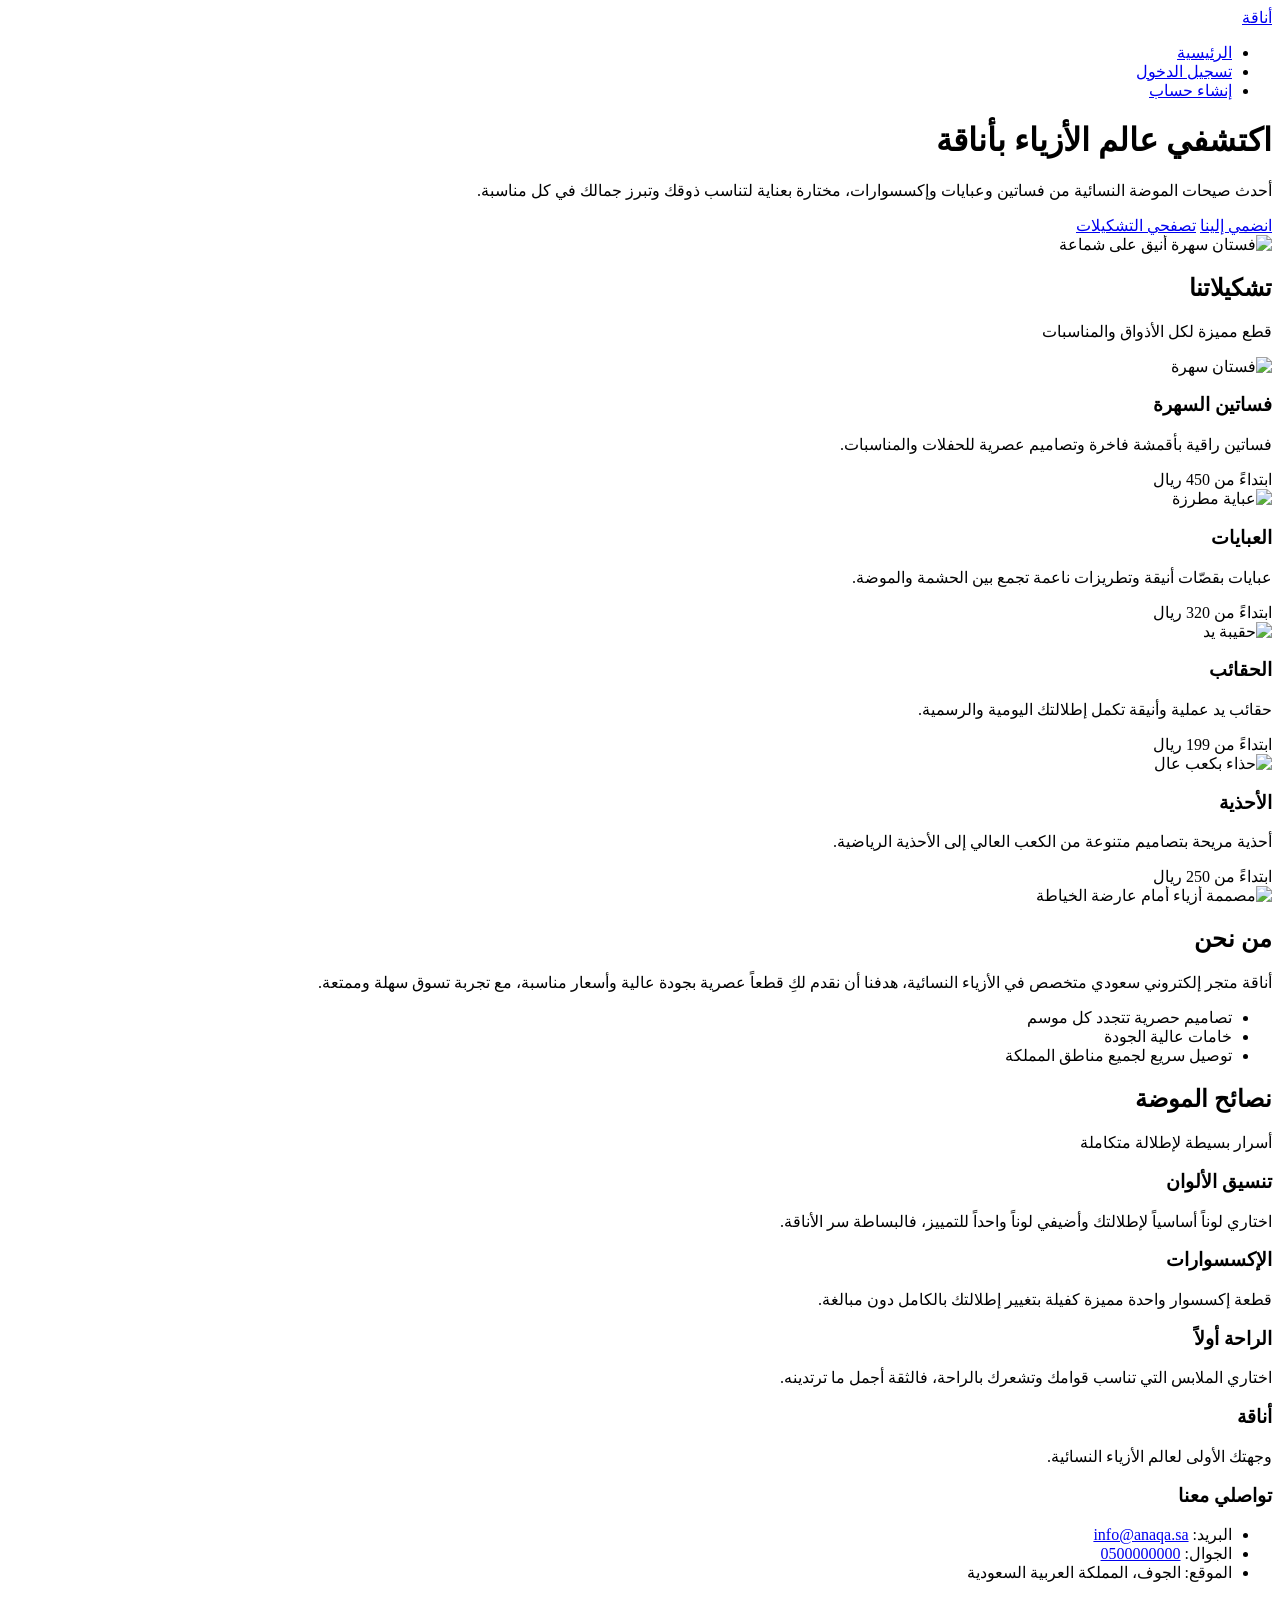
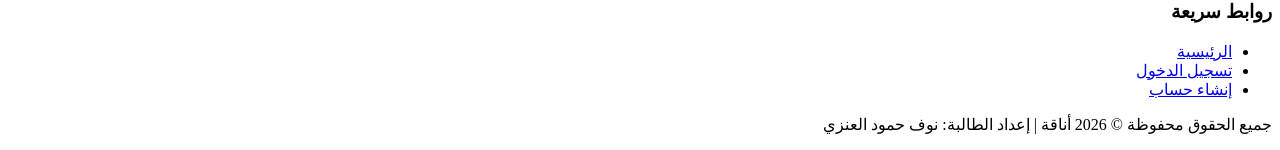
==== index.html @ 7eb925b6 "Initial upload of frontend project" ====
<!DOCTYPE html>
<html lang="ar" dir="rtl">
<head>
  <meta charset="UTF-8">
  <meta name="viewport" content="width=device-width, initial-scale=1.0">
  <title>أناقة | الصفحة الرئيسية</title>
  <link rel="preconnect" href="https://fonts.googleapis.com">
  <link rel="preconnect" href="https://fonts.gstatic.com" crossorigin>
  <link href="https://fonts.googleapis.com/css2?family=Noto+Kufi+Arabic:wght@400;600;700&family=IBM+Plex+Sans+Arabic:wght@400;500;700&display=swap" rel="stylesheet">
  <link rel="stylesheet" href="css/style.css">
</head>
<body>

  <!-- شريط التنقل -->
  <nav class="navbar">
    <a href="index.html" class="logo">أنا<span>قة</span></a>
    <ul class="nav-links">
      <li><a href="index.html" class="active">الرئيسية</a></li>
      <li><a href="login.html">تسجيل الدخول</a></li>
      <li><a href="signup.html">إنشاء حساب</a></li>
    </ul>
  </nav>

  <!-- الهيدر -->
  <header class="hero">
    <div class="hero-text">
      <h1>اكتشفي عالم <span>الأزياء</span> بأناقة</h1>
      <p>أحدث صيحات الموضة النسائية من فساتين وعبايات وإكسسوارات، مختارة بعناية لتناسب ذوقك وتبرز جمالك في كل مناسبة.</p>
      <a href="signup.html" class="btn">انضمي إلينا</a>
      <a href="#collections" class="btn btn-outline">تصفحي التشكيلات</a>
    </div>
    <img src="images/hero.svg" alt="فستان سهرة أنيق على شماعة" class="hero-img">
  </header>

  <main>
    <!-- قسم التشكيلات -->
    <section class="section" id="collections">
      <h2 class="section-title">تشكيلاتنا</h2>
      <p class="section-subtitle">قطع مميزة لكل الأذواق والمناسبات</p>

      <div class="cards">
        <article class="card">
          <img src="images/dress.svg" alt="فستان سهرة">
          <div class="card-body">
            <h3>فساتين السهرة</h3>
            <p>فساتين راقية بأقمشة فاخرة وتصاميم عصرية للحفلات والمناسبات.</p>
            <span class="price">ابتداءً من 450 ريال</span>
          </div>
        </article>

        <article class="card">
          <img src="images/abaya.svg" alt="عباية مطرزة">
          <div class="card-body">
            <h3>العبايات</h3>
            <p>عبايات بقصّات أنيقة وتطريزات ناعمة تجمع بين الحشمة والموضة.</p>
            <span class="price">ابتداءً من 320 ريال</span>
          </div>
        </article>

        <article class="card">
          <img src="images/bag.svg" alt="حقيبة يد">
          <div class="card-body">
            <h3>الحقائب</h3>
            <p>حقائب يد عملية وأنيقة تكمل إطلالتك اليومية والرسمية.</p>
            <span class="price">ابتداءً من 199 ريال</span>
          </div>
        </article>

        <article class="card">
          <img src="images/heels.svg" alt="حذاء بكعب عالٍ">
          <div class="card-body">
            <h3>الأحذية</h3>
            <p>أحذية مريحة بتصاميم متنوعة من الكعب العالي إلى الأحذية الرياضية.</p>
            <span class="price">ابتداءً من 250 ريال</span>
          </div>
        </article>
      </div>
    </section>

    <!-- قسم من نحن -->
    <section class="section about">
      <img src="images/about.svg" alt="مصممة أزياء أمام عارضة الخياطة">
      <div class="about-text">
        <h2>من نحن</h2>
        <p>أناقة متجر إلكتروني سعودي متخصص في الأزياء النسائية، هدفنا أن نقدم لكِ قطعاً عصرية بجودة عالية وأسعار مناسبة، مع تجربة تسوق سهلة وممتعة.</p>
        <ul>
          <li>تصاميم حصرية تتجدد كل موسم</li>
          <li>خامات عالية الجودة</li>
          <li>توصيل سريع لجميع مناطق المملكة</li>
        </ul>
      </div>
    </section>

    <!-- قسم نصائح الموضة -->
    <section class="section">
      <h2 class="section-title">نصائح الموضة</h2>
      <p class="section-subtitle">أسرار بسيطة لإطلالة متكاملة</p>

      <div class="tips">
        <div class="tip">
          <h3>تنسيق الألوان</h3>
          <p>اختاري لوناً أساسياً لإطلالتك وأضيفي لوناً واحداً للتمييز، فالبساطة سر الأناقة.</p>
        </div>
        <div class="tip">
          <h3>الإكسسوارات</h3>
          <p>قطعة إكسسوار واحدة مميزة كفيلة بتغيير إطلالتك بالكامل دون مبالغة.</p>
        </div>
        <div class="tip">
          <h3>الراحة أولاً</h3>
          <p>اختاري الملابس التي تناسب قوامك وتشعرك بالراحة، فالثقة أجمل ما ترتدينه.</p>
        </div>
      </div>
    </section>
  </main>

  <!-- الفوتر -->
  <footer class="footer">
    <div class="footer-content">
      <div>
        <h3>أناقة</h3>
        <p>وجهتك الأولى لعالم الأزياء النسائية.</p>
      </div>
      <div>
        <h3>تواصلي معنا</h3>
        <ul>
          <li>البريد: <a href="mailto:info@anaqa.sa">info@anaqa.sa</a></li>
          <li>الجوال: <a href="tel:+966500000000">0500000000</a></li>
          <li>الموقع: الجوف، المملكة العربية السعودية</li>
        </ul>
      </div>
      <div>
        <h3>روابط سريعة</h3>
        <ul>
          <li><a href="index.html">الرئيسية</a></li>
          <li><a href="login.html">تسجيل الدخول</a></li>
          <li><a href="signup.html">إنشاء حساب</a></li>
        </ul>
      </div>
    </div>
    <p class="copyright">جميع الحقوق محفوظة &copy; 2026 أناقة | إعداد الطالبة: نوف حمود العنزي</p>
  </footer>

</body>
</html>
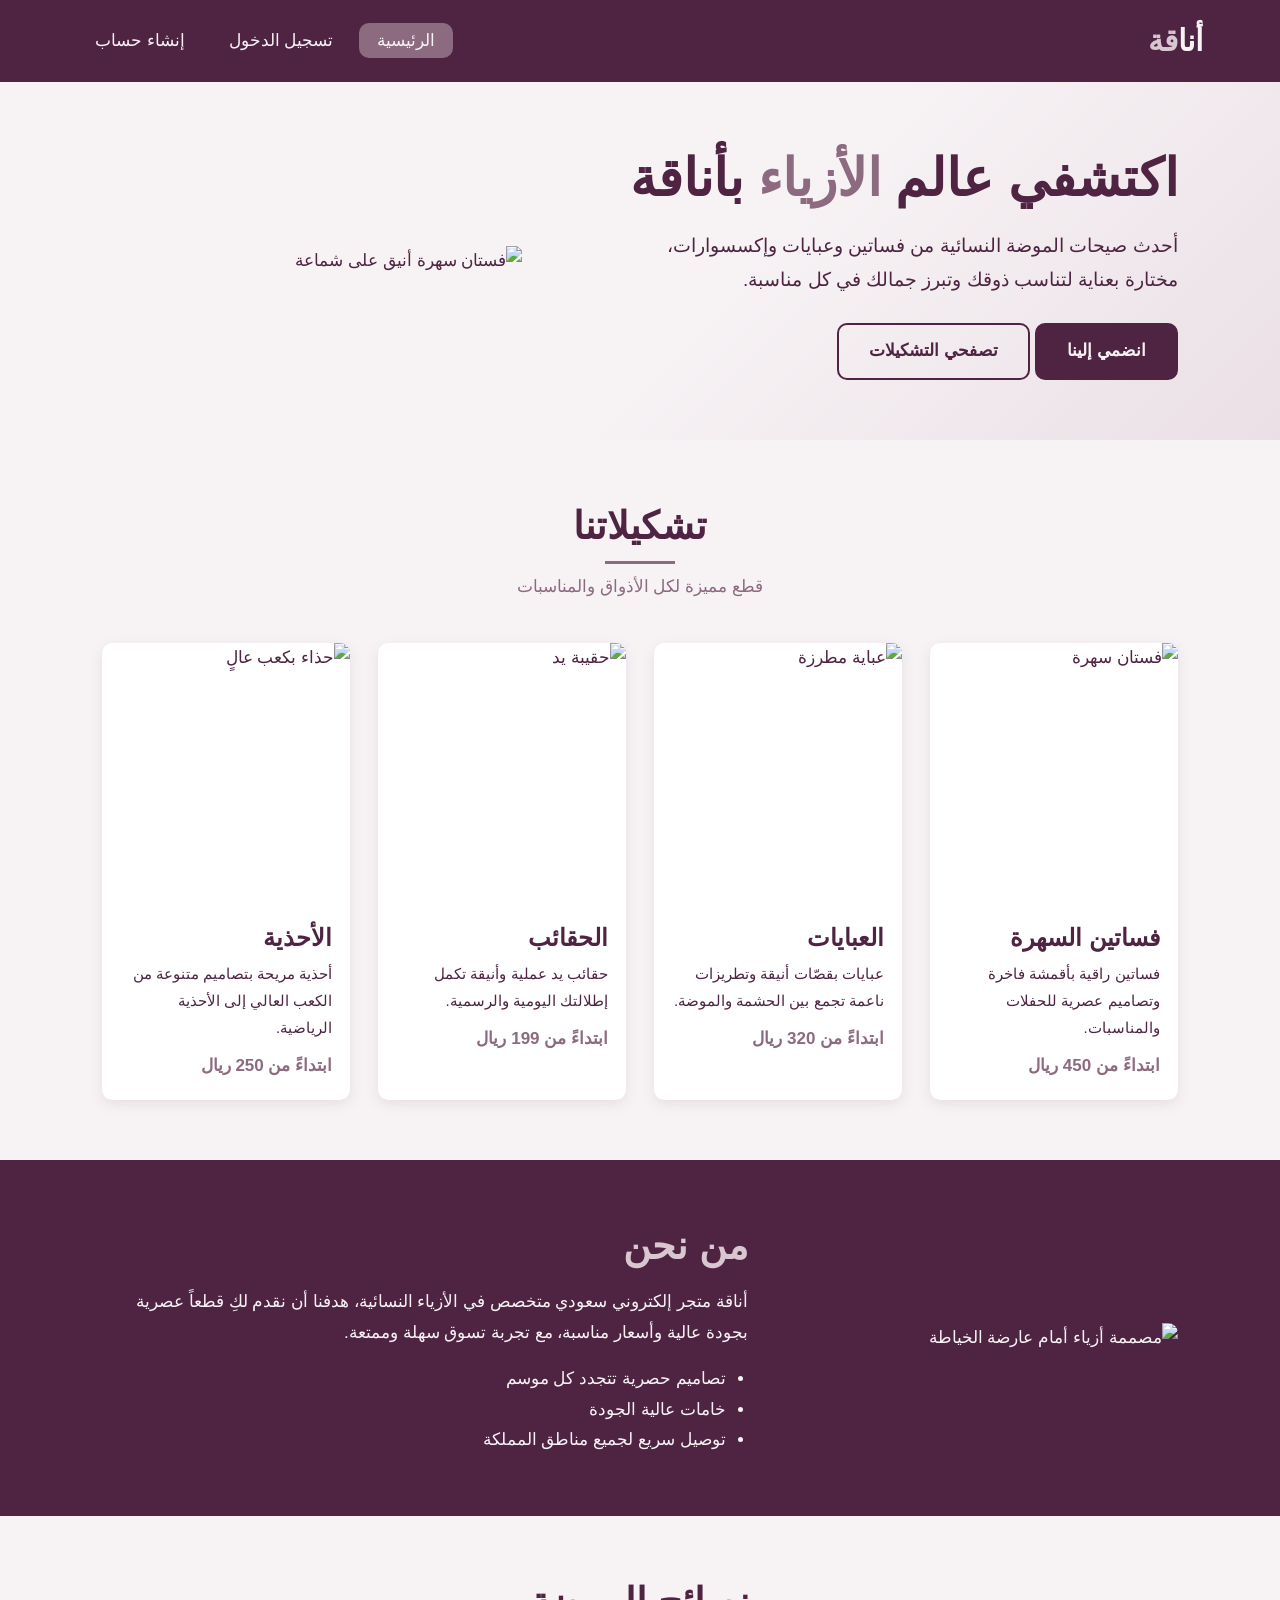
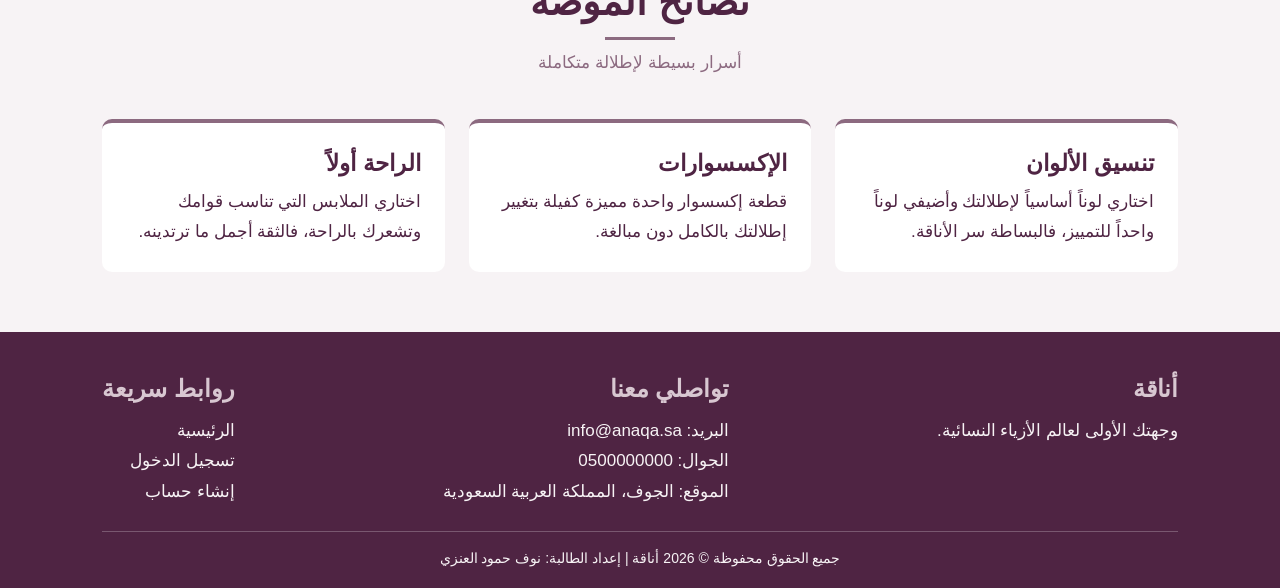
==== commit f49fbfd3: "Update index.html" ====
--- a/index.html
+++ b/index.html
@@ -7,7 +7,7 @@
   <link rel="preconnect" href="https://fonts.googleapis.com">
   <link rel="preconnect" href="https://fonts.gstatic.com" crossorigin>
   <link href="https://fonts.googleapis.com/css2?family=Noto+Kufi+Arabic:wght@400;600;700&family=IBM+Plex+Sans+Arabic:wght@400;500;700&display=swap" rel="stylesheet">
-  <link rel="stylesheet" href="css/style.css">
+  <link rel="stylesheet" href="style.css">
 </head>
 <body>
 
--- a/style.css
+++ b/style.css
@@ -0,0 +1,413 @@
+/* =========================================
+   موقع أناقة للأزياء - ملف التنسيق الموحد
+   إعداد الطالبة: نوف حمود العنزي
+   ========================================= */
+
+/* ألوان الموقع (4 ألوان) */
+:root {
+  --plum: #4F2443;   /* اللون الأساسي: بنفسجي داكن */
+  --mauve: #8C6A80;  /* اللون الثانوي: موف */
+  --lilac: #D8C7D1;  /* لون التمييز: ليلكي فاتح */
+  --light: #F7F3F5;  /* لون الخلفية: أبيض مائل للبنفسجي */
+
+  --font-heading: "Noto Kufi Arabic", Tahoma, sans-serif; /* خط العناوين */
+  --font-body: "IBM Plex Sans Arabic", "Segoe UI", Tahoma, sans-serif; /* خط النصوص */
+  --radius: 10px;
+}
+
+* {
+  margin: 0;
+  padding: 0;
+  box-sizing: border-box;
+}
+
+body {
+  font-family: var(--font-body);
+  background-color: var(--light);
+  color: var(--plum);
+  line-height: 1.8;
+  font-size: 17px;
+}
+
+h1, h2, h3 {
+  font-family: var(--font-heading);
+  line-height: 1.4;
+}
+
+img {
+  max-width: 100%;
+  display: block;
+}
+
+/* ============ شريط التنقل ============ */
+.navbar {
+  background-color: var(--plum);
+  display: flex;
+  justify-content: space-between;
+  align-items: center;
+  padding: 14px 6%;
+  position: sticky;
+  top: 0;
+  z-index: 10;
+}
+
+.logo {
+  font-family: var(--font-heading);
+  font-size: 30px;
+  font-weight: 700;
+  color: var(--light);
+  text-decoration: none;
+}
+
+.logo span {
+  color: var(--lilac);
+}
+
+.nav-links {
+  list-style: none;
+  display: flex;
+  gap: 8px;
+}
+
+.nav-links a {
+  color: var(--light);
+  text-decoration: none;
+  padding: 8px 18px;
+  border-radius: var(--radius);
+  transition: background-color 0.3s;
+}
+
+.nav-links a:hover,
+.nav-links a.active {
+  background-color: var(--mauve);
+}
+
+/* ============ الهيدر ============ */
+.hero {
+  display: flex;
+  align-items: center;
+  justify-content: space-between;
+  gap: 40px;
+  padding: 60px 8%;
+  background: linear-gradient(135deg, var(--light) 55%, #EADFE5 100%);
+}
+
+.hero-text {
+  flex: 1;
+}
+
+.hero-text h1 {
+  font-size: 52px;
+  margin-bottom: 14px;
+}
+
+.hero-text h1 span {
+  color: var(--mauve);
+}
+
+.hero-text p {
+  font-size: 19px;
+  margin-bottom: 26px;
+  max-width: 520px;
+}
+
+.hero-img {
+  flex: 1;
+  max-width: 420px;
+}
+
+/* ============ الأزرار (شكل موحد) ============ */
+.btn {
+  display: inline-block;
+  font-family: var(--font-body);
+  font-size: 17px;
+  font-weight: 700;
+  background-color: var(--plum);
+  color: var(--light);
+  border: 2px solid var(--plum);
+  padding: 11px 30px;
+  border-radius: var(--radius);
+  text-decoration: none;
+  cursor: pointer;
+  transition: background-color 0.3s, color 0.3s;
+}
+
+.btn:hover {
+  background-color: var(--lilac);
+  border-color: var(--lilac);
+  color: var(--plum);
+}
+
+.btn-outline {
+  background-color: transparent;
+  color: var(--plum);
+}
+
+/* ============ الأقسام ============ */
+.section {
+  padding: 60px 8%;
+}
+
+.section-title {
+  text-align: center;
+  font-size: 38px;
+  margin-bottom: 8px;
+}
+
+.section-subtitle {
+  text-align: center;
+  color: var(--mauve);
+  margin-bottom: 40px;
+}
+
+.section-title::after {
+  content: "";
+  display: block;
+  width: 70px;
+  height: 3px;
+  background-color: var(--mauve);
+  margin: 8px auto 0;
+}
+
+/* بطاقات التشكيلات */
+.cards {
+  display: grid;
+  grid-template-columns: repeat(auto-fit, minmax(230px, 1fr));
+  gap: 28px;
+}
+
+.card {
+  background-color: #fff;
+  border-radius: var(--radius);
+  overflow: hidden;
+  box-shadow: 0 4px 14px rgba(79, 36, 67, 0.1);
+  transition: transform 0.3s;
+}
+
+.card:hover {
+  transform: translateY(-6px);
+}
+
+.card img {
+  width: 100%;
+  height: 260px;
+  object-fit: cover;
+}
+
+.card-body {
+  padding: 18px;
+}
+
+.card-body h3 {
+  font-size: 24px;
+  margin-bottom: 6px;
+}
+
+.card-body p {
+  font-size: 15px;
+}
+
+.price {
+  display: inline-block;
+  margin-top: 10px;
+  color: var(--mauve);
+  font-weight: 700;
+}
+
+/* قسم من نحن */
+.about {
+  background-color: var(--plum);
+  color: var(--light);
+  display: flex;
+  align-items: center;
+  gap: 50px;
+}
+
+.about img {
+  flex: 1;
+  max-width: 380px;
+  border-radius: var(--radius);
+}
+
+.about-text {
+  flex: 1;
+}
+
+.about-text h2 {
+  font-size: 38px;
+  color: var(--lilac);
+  margin-bottom: 14px;
+}
+
+.about-text ul {
+  margin-top: 16px;
+  padding-right: 22px;
+}
+
+/* قسم نصائح الموضة */
+.tips {
+  display: grid;
+  grid-template-columns: repeat(auto-fit, minmax(240px, 1fr));
+  gap: 24px;
+}
+
+.tip {
+  background-color: #fff;
+  border-top: 4px solid var(--mauve);
+  border-radius: var(--radius);
+  padding: 24px;
+}
+
+.tip h3 {
+  font-size: 23px;
+  margin-bottom: 8px;
+}
+
+/* ============ الفوتر ============ */
+.footer {
+  background-color: var(--plum);
+  color: var(--light);
+  padding: 40px 8% 16px;
+}
+
+.footer-content {
+  display: flex;
+  flex-wrap: wrap;
+  justify-content: space-between;
+  gap: 30px;
+  margin-bottom: 24px;
+}
+
+.footer h3 {
+  color: var(--lilac);
+  font-size: 24px;
+  margin-bottom: 10px;
+}
+
+.footer ul {
+  list-style: none;
+}
+
+.footer a {
+  color: var(--light);
+  text-decoration: none;
+}
+
+.footer a:hover {
+  color: var(--mauve);
+}
+
+.copyright {
+  text-align: center;
+  border-top: 1px solid rgba(247, 243, 245, 0.25);
+  padding-top: 14px;
+  font-size: 14px;
+}
+
+/* ============ النماذج (تسجيل الدخول / إنشاء حساب) ============ */
+.form-page {
+  min-height: calc(100vh - 160px);
+  display: flex;
+  justify-content: center;   /* توسيط أفقي */
+  align-items: center;       /* توسيط عمودي */
+  padding: 50px 20px;
+  background: linear-gradient(135deg, var(--light) 55%, #EADFE5 100%);
+}
+
+.form-box {
+  background-color: #fff;
+  width: 100%;
+  max-width: 420px;
+  padding: 40px 34px;
+  border-radius: var(--radius);
+  border-top: 6px solid var(--mauve);
+  box-shadow: 0 8px 24px rgba(79, 36, 67, 0.15);
+}
+
+.form-box h1 {
+  text-align: center;
+  font-size: 36px;
+  margin-bottom: 4px;
+}
+
+.form-box .form-subtitle {
+  text-align: center;
+  color: var(--mauve);
+  margin-bottom: 26px;
+}
+
+.form-group {
+  margin-bottom: 18px;
+}
+
+.form-group label {
+  display: block;
+  font-weight: 700;
+  margin-bottom: 6px;
+}
+
+/* شكل موحد للحقول */
+.form-group input {
+  width: 100%;
+  font-family: var(--font-body);
+  font-size: 16px;
+  color: var(--plum);
+  padding: 11px 14px;
+  background-color: var(--light);
+  border: 2px solid var(--mauve);
+  border-radius: var(--radius);
+  outline: none;
+  transition: border-color 0.3s;
+}
+
+.form-group input:focus {
+  border-color: var(--lilac);
+  background-color: #fff;
+}
+
+.form-box .btn {
+  width: 100%;
+  margin-top: 6px;
+}
+
+.form-footer {
+  text-align: center;
+  margin-top: 18px;
+  font-size: 15px;
+}
+
+.form-footer a {
+  color: var(--mauve);
+  font-weight: 700;
+  text-decoration: none;
+}
+
+.form-footer a:hover {
+  color: var(--lilac);
+}
+
+/* ============ التجاوب مع الشاشات الصغيرة ============ */
+@media (max-width: 768px) {
+  .navbar {
+    flex-direction: column;
+    gap: 10px;
+  }
+
+  .hero,
+  .about {
+    flex-direction: column;
+    text-align: center;
+  }
+
+  .hero-text h1 {
+    font-size: 38px;
+  }
+
+  .hero-text p {
+    margin: 0 auto 26px;
+  }
+
+  .about-text ul {
+    text-align: right;
+  }
+}
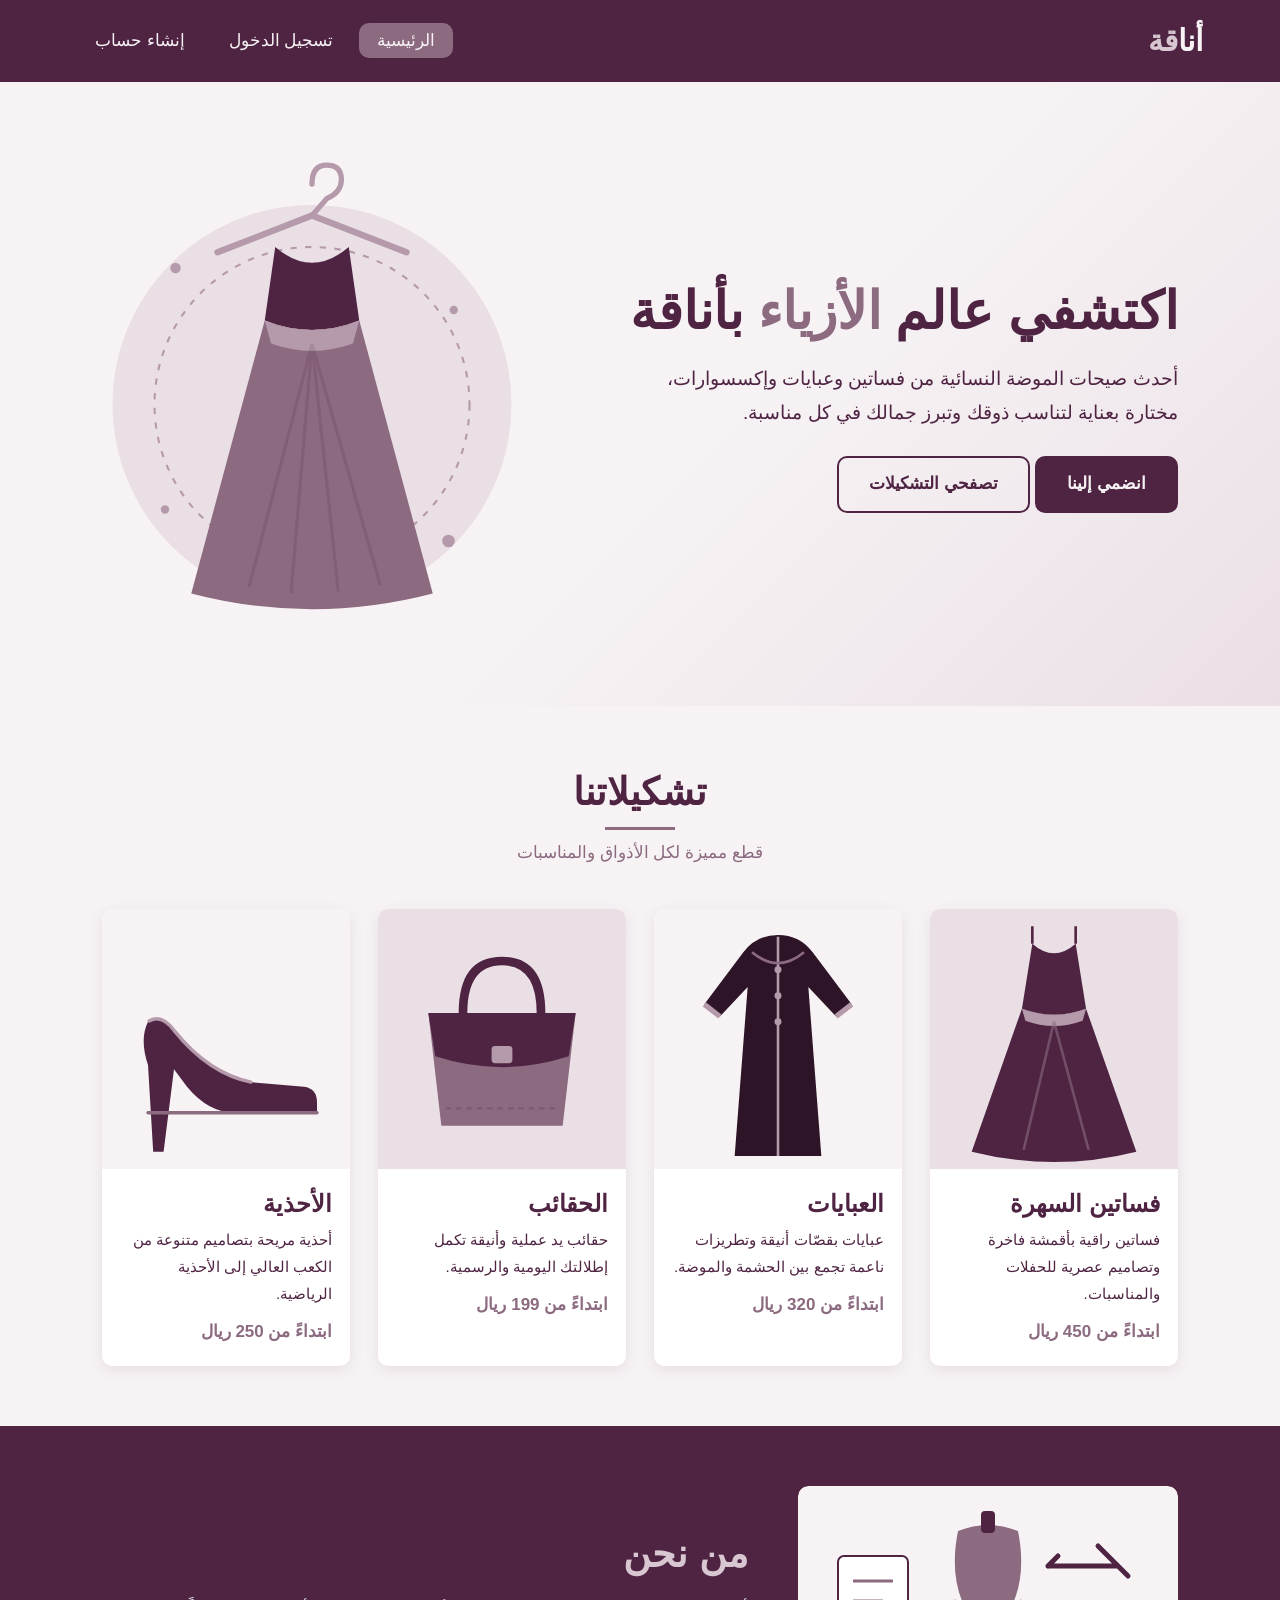
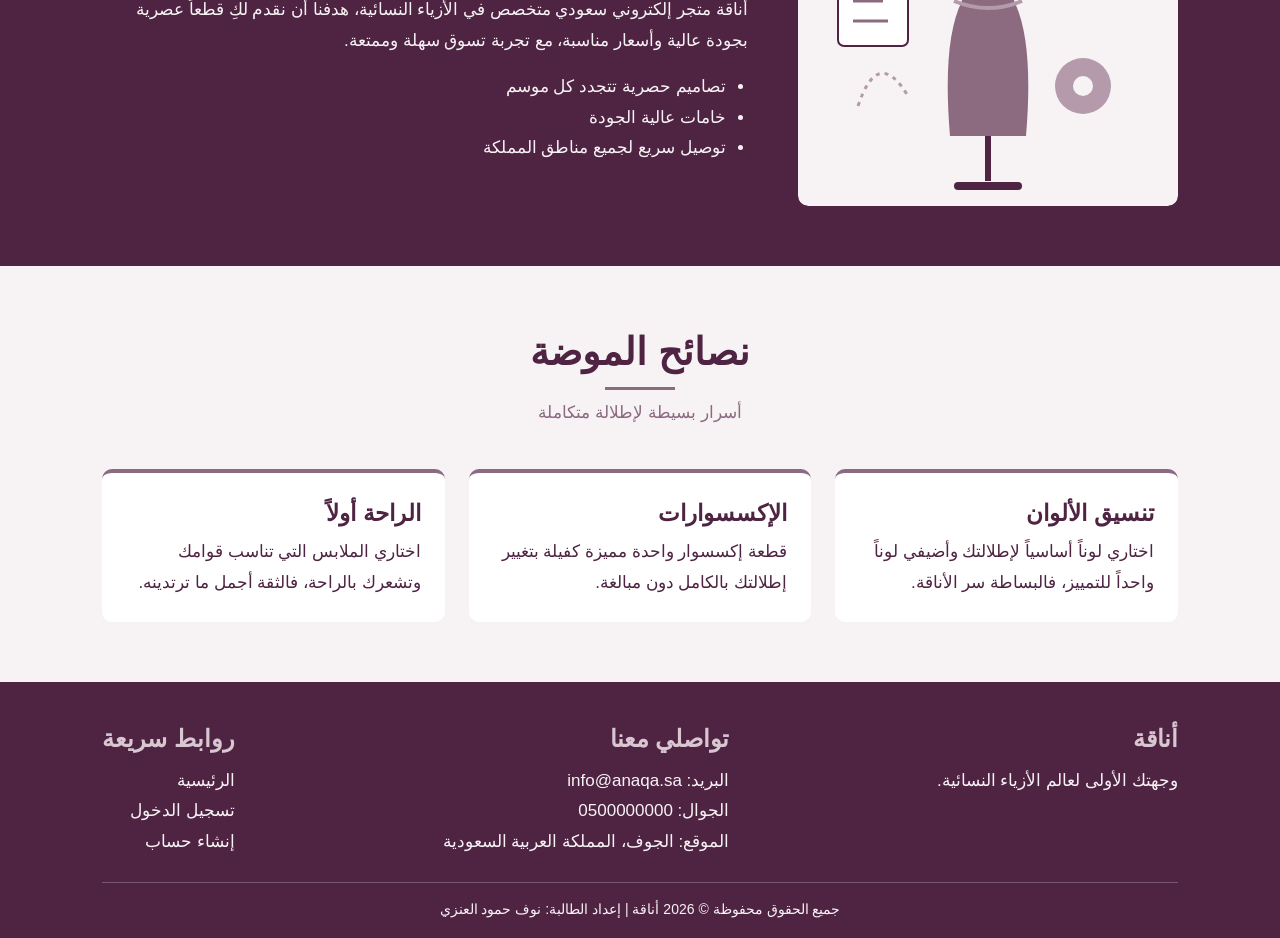
==== commit f9c77d5d: "Update index.html" ====
--- a/index.html
+++ b/index.html
@@ -29,7 +29,7 @@
       <a href="signup.html" class="btn">انضمي إلينا</a>
       <a href="#collections" class="btn btn-outline">تصفحي التشكيلات</a>
     </div>
-    <img src="images/hero.svg" alt="فستان سهرة أنيق على شماعة" class="hero-img">
+    <img src="hero.svg" alt="فستان سهرة أنيق على شماعة" class="hero-img">
   </header>
 
   <main>
@@ -40,7 +40,7 @@
 
       <div class="cards">
         <article class="card">
-          <img src="images/dress.svg" alt="فستان سهرة">
+          <img src="dress.svg" alt="فستان سهرة">
           <div class="card-body">
             <h3>فساتين السهرة</h3>
             <p>فساتين راقية بأقمشة فاخرة وتصاميم عصرية للحفلات والمناسبات.</p>
@@ -49,7 +49,7 @@
         </article>
 
         <article class="card">
-          <img src="images/abaya.svg" alt="عباية مطرزة">
+          <img src="abaya.svg" alt="عباية مطرزة">
           <div class="card-body">
             <h3>العبايات</h3>
             <p>عبايات بقصّات أنيقة وتطريزات ناعمة تجمع بين الحشمة والموضة.</p>
@@ -58,7 +58,7 @@
         </article>
 
         <article class="card">
-          <img src="images/bag.svg" alt="حقيبة يد">
+          <img src="bag.svg" alt="حقيبة يد">
           <div class="card-body">
             <h3>الحقائب</h3>
             <p>حقائب يد عملية وأنيقة تكمل إطلالتك اليومية والرسمية.</p>
@@ -67,7 +67,7 @@
         </article>
 
         <article class="card">
-          <img src="images/heels.svg" alt="حذاء بكعب عالٍ">
+          <img src="heels.svg" alt="حذاء بكعب عالٍ">
           <div class="card-body">
             <h3>الأحذية</h3>
             <p>أحذية مريحة بتصاميم متنوعة من الكعب العالي إلى الأحذية الرياضية.</p>
@@ -79,7 +79,7 @@
 
     <!-- قسم من نحن -->
     <section class="section about">
-      <img src="images/about.svg" alt="مصممة أزياء أمام عارضة الخياطة">
+      <img src="about.svg" alt="مصممة أزياء أمام عارضة الخياطة">
       <div class="about-text">
         <h2>من نحن</h2>
         <p>أناقة متجر إلكتروني سعودي متخصص في الأزياء النسائية، هدفنا أن نقدم لكِ قطعاً عصرية بجودة عالية وأسعار مناسبة، مع تجربة تسوق سهلة وممتعة.</p>
